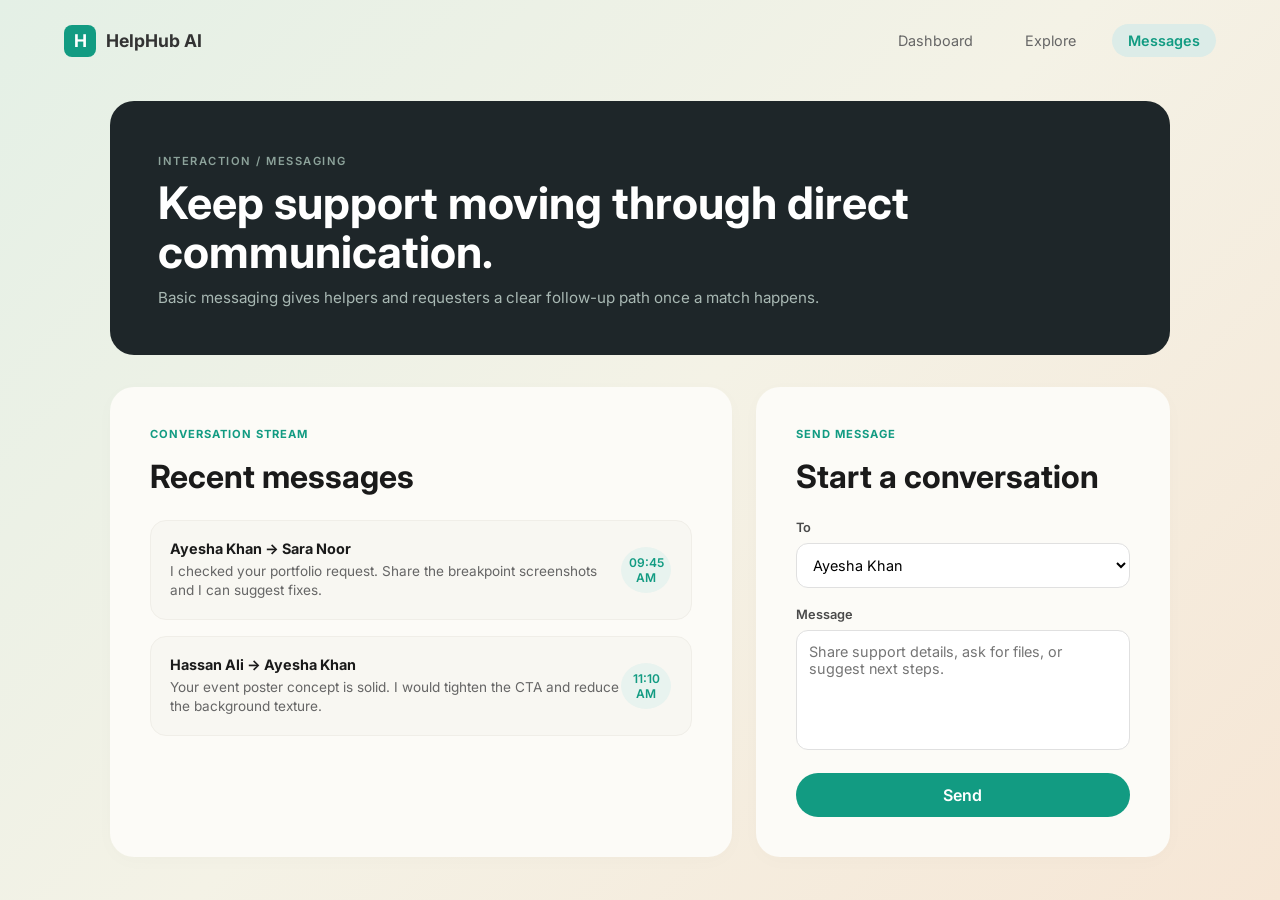
==== Component/Massege.html @ 33d084b5 "all done" ====
<!DOCTYPE html>
<html lang="en">
<head>
    <meta charset="UTF-8">
    <meta name="viewport" content="width=device-width, initial-scale=1.0">
    <title>HelpHub AI - Messages</title>
    <link href="https://fonts.googleapis.com/css2?family=Inter:wght@400;500;600;700&display=swap" rel="stylesheet">
    <style>
        /* Base Reset */
        * {
            margin: 0;
            padding: 0;
            box-sizing: border-box;
            font-family: 'Inter', sans-serif;
        }

        body {
            background: linear-gradient(135deg, #e4f0e6 0%, #f4f2e6 50%, #f6e6d5 100%);
            min-height: 100vh;
            color: #333;
        }

        /* Navigation */
        nav {
            display: flex;
            justify-content: space-between;
            align-items: center;
            padding: 1.5rem 4rem;
        }

        .logo {
            display: flex;
            align-items: center;
            gap: 10px;
            font-weight: 700;
            font-size: 1.1rem;
        }

        .logo-icon {
            background-color: #129b82;
            color: white;
            width: 32px;
            height: 32px;
            border-radius: 8px;
            display: flex;
            justify-content: center;
            align-items: center;
        }

        .nav-links {
            display: flex;
            gap: 20px;
        }

        .nav-links a {
            text-decoration: none;
            color: #666;
            font-size: 0.9rem;
            padding: 8px 16px;
            border-radius: 20px;
        }

        .nav-links a.active {
            background-color: #dcece8;
            color: #129b82;
            font-weight: 600;
        }

        /* Main Container */
        .container {
            max-width: 1100px;
            margin: 0 auto;
            padding: 20px;
        }

        /* Dark Hero Banner */
        .hero-banner {
            background-color: #1e2629;
            color: white;
            padding: 3rem;
            border-radius: 24px;
            margin-bottom: 2rem;
        }

        .hero-banner span {
            font-size: 0.7rem;
            text-transform: uppercase;
            letter-spacing: 1.5px;
            color: #8da39b;
            font-weight: 600;
        }

        .hero-banner h1 {
            font-size: 2.8rem;
            margin: 10px 0;
            line-height: 1.1;
        }

        .hero-banner p {
            color: #a8b8b3;
            font-size: 0.95rem;
        }

        /* Grid Layout for Messages */
        .message-grid {
            display: grid;
            grid-template-columns: 1.5fr 1fr;
            gap: 1.5rem;
        }

        .card {
            background: #fcfbf7;
            padding: 2.5rem;
            border-radius: 24px;
            box-shadow: 0 4px 20px rgba(0,0,0,0.02);
        }

        .card-label {
            font-size: 0.7rem;
            text-transform: uppercase;
            letter-spacing: 1px;
            color: #129b82;
            font-weight: 700;
            margin-bottom: 1rem;
            display: block;
        }

        .card h2 {
            font-size: 2rem;
            margin-bottom: 1.5rem;
            color: #1a1a1a;
        }

        /* Chat Items */
        .chat-bubble {
            background: #f8f7f2;
            padding: 1.2rem;
            border-radius: 16px;
            margin-bottom: 1rem;
            border: 1px solid #f0eee8;
            display: flex;
            justify-content: space-between;
            align-items: center;
        }

        .chat-content h4 {
            font-size: 0.9rem;
            margin-bottom: 5px;
            color: #1a1a1a;
        }

        .chat-content p {
            font-size: 0.85rem;
            color: #666;
            line-height: 1.4;
        }

        .chat-time {
            font-size: 0.75rem;
            background: #e8f3ef;
            color: #129b82;
            padding: 8px;
            border-radius: 50%;
            text-align: center;
            min-width: 50px;
            font-weight: 600;
        }

        /* Form Elements */
        .form-group {
            margin-bottom: 1.2rem;
        }

        label {
            display: block;
            font-size: 0.8rem;
            font-weight: 600;
            margin-bottom: 8px;
            color: #4a4a4a;
        }

        select, textarea {
            width: 100%;
            padding: 12px;
            border: 1px solid #e0e0e0;
            border-radius: 12px;
            background: white;
            font-size: 0.9rem;
            outline: none;
        }

        textarea {
            height: 120px;
            resize: none;
        }

        .send-btn {
            width: 100%;
            background-color: #129b82;
            color: white;
            border: none;
            padding: 12px;
            border-radius: 25px;
            font-weight: 600;
            font-size: 1rem;
            cursor: pointer;
            transition: 0.3s;
        }

        .send-btn:hover {
            background-color: #0e806b;
        }

        /* Responsive */
        @media (max-width: 850px) {
            .message-grid {
                grid-template-columns: 1fr;
            }
            nav { padding: 1rem 2rem; }
        }
    </style>
</head>
<body>

    <nav>
        <div class="logo">
            <div class="logo-icon">H</div>
            HelpHub AI
        </div>
        <div class="nav-links">
            <a href="./Dashboard.html">Dashboard</a>
            <a href="./Explore.html">Explore</a>
            <a href="#" class="active">Messages</a>
        </div>
    </nav>

    <div class="container">
        <div class="hero-banner">
            <span>Interaction / Messaging</span>
            <h1>Keep support moving through direct communication.</h1>
            <p>Basic messaging gives helpers and requesters a clear follow-up path once a match happens.</p>
        </div>

        <div class="message-grid">
            <div class="card">
                <span class="card-label">Conversation Stream</span>
                <h2>Recent messages</h2>

                <div class="chat-bubble">
                    <div class="chat-content">
                        <h4>Ayesha Khan → Sara Noor</h4>
                        <p>I checked your portfolio request. Share the breakpoint screenshots and I can suggest fixes.</p>
                    </div>
                    <div class="chat-time">09:45<br>AM</div>
                </div>

                <div class="chat-bubble">
                    <div class="chat-content">
                        <h4>Hassan Ali → Ayesha Khan</h4>
                        <p>Your event poster concept is solid. I would tighten the CTA and reduce the background texture.</p>
                    </div>
                    <div class="chat-time">11:10<br>AM</div>
                </div>
            </div>

            <div class="card">
                <span class="card-label">Send Message</span>
                <h2>Start a conversation</h2>

                <div class="form-group">
                    <label>To</label>
                    <select>
                        <option>Ayesha Khan</option>
                        <option>Sara Noor</option>
                        <option>Hassan Ali</option>
                    </select>
                </div>

                <div class="form-group">
                    <label>Message</label>
                    <textarea placeholder="Share support details, ask for files, or suggest next steps."></textarea>
                </div>

                <button class="send-btn">Send</button>
            </div>
        </div>
    </div>

</body>
</html>
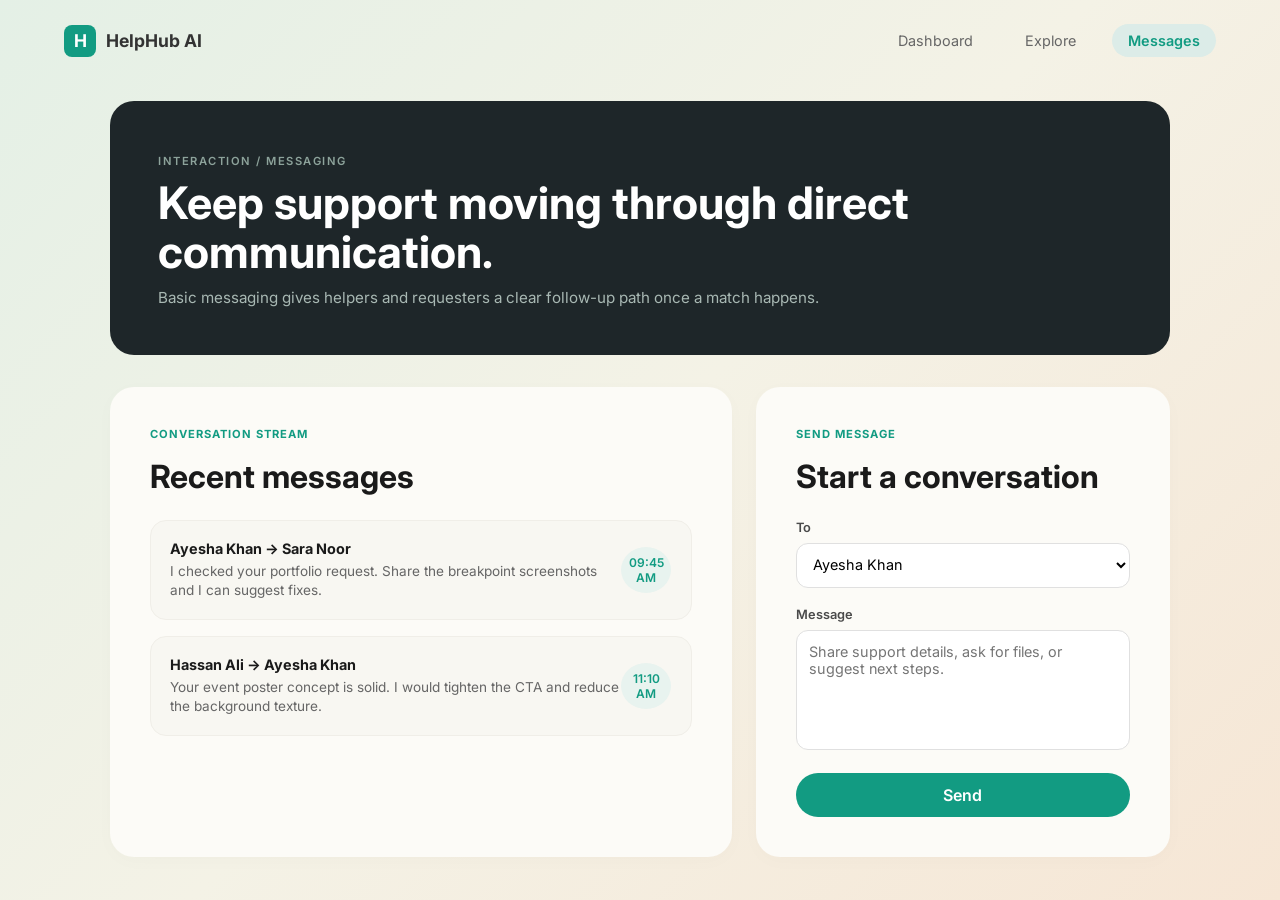
==== commit aca2da55: "ok" ====
--- a/Component/Massege.html
+++ b/Component/Massege.html
@@ -230,7 +230,7 @@
         <div class="nav-links">
             <a href="./Dashboard.html">Dashboard</a>
             <a href="./Explore.html">Explore</a>
-            <a href="#" class="active">Messages</a>
+            <a href="./Massege.html" class="active">Messages</a>
         </div>
     </nav>
 
